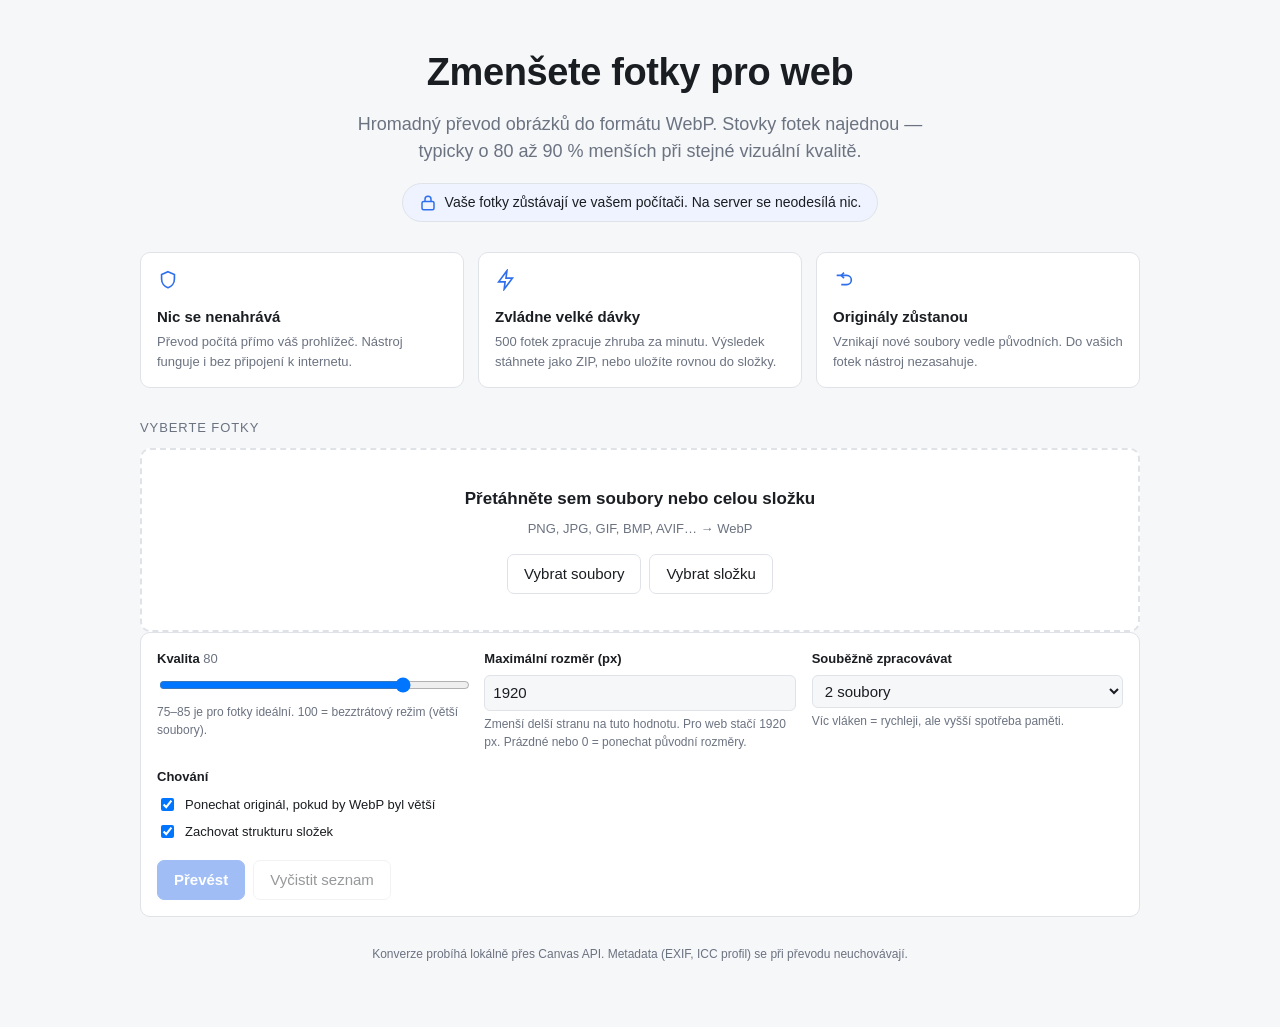
==== docs/index.html @ a654eed6 "Serve the converter from GitHub Pages Deploying the tool into a subfolder of a shared-hosting site t" ====
<!DOCTYPE html>
<html lang="cs">
<head>
<meta charset="utf-8">
<meta name="viewport" content="width=device-width, initial-scale=1">
<title>Zmenšete fotky pro web · PNG → WebP převodník</title>
<meta name="description" content="Hromadný převod fotek z PNG do WebP. Stovky obrázků najednou, přímo v prohlížeči – nic se nikam neodesílá.">
<meta name="color-scheme" content="light dark">
<!--
  Náhled při sdílení odkazu.
  Adresy níže musí odpovídat tomu, kde je stránka nasazená. Pokud ji dáte
  do jiné složky, přepište og:url, og:image a canonical.
-->
<link rel="canonical" href="https://macapatrik.github.io/claude-ai-chat-wp/">
<meta property="og:type" content="website">
<meta property="og:site_name" content="Převodník PNG → WebP">
<meta property="og:locale" content="cs_CZ">
<meta property="og:url" content="https://macapatrik.github.io/claude-ai-chat-wp/">
<meta property="og:title" content="Zmenšete fotky pro web · PNG → WebP">
<meta property="og:description" content="Hromadný převod fotek z PNG do WebP. Stovky obrázků najednou, přímo v prohlížeči – nic se nikam neodesílá.">
<meta property="og:image" content="https://macapatrik.github.io/claude-ai-chat-wp/og-preview.png">
<meta property="og:image:width" content="1200">
<meta property="og:image:height" content="630">
<meta property="og:image:alt" content="Zmenšete fotky pro web – z 5,3 MB na 382 kB, úspora 93 %.">
<meta name="twitter:card" content="summary_large_image">
<!-- Ikona v záložce, jako data URI – žádný další soubor k nahrání. -->
<link rel="icon" href="data:image/svg+xml,%3Csvg xmlns='http://www.w3.org/2000/svg' viewBox='0 0 64 64'%3E%3Crect width='64' height='64' rx='14' fill='%232f6fed'/%3E%3Cpath d='M14 40l11-13 8 9 6-7 11 11z' fill='%23fff'/%3E%3Ccircle cx='23' cy='21' r='5' fill='%23fff'/%3E%3C/svg%3E">
<style>
  :root {
    --bg: #f6f7f9;
    --panel: #ffffff;
    --border: #dfe3e8;
    --text: #1a1d21;
    --muted: #6b7280;
    --accent: #2f6fed;
    --accent-text: #ffffff;
    --ok: #157f43;
    --warn: #a15c00;
    --err: #b3261e;
    --drop: #eef3ff;
    --row-alt: #fafbfc;
  }
  @media (prefers-color-scheme: dark) {
    :root {
      --bg: #16181c;
      --panel: #1e2126;
      --border: #333840;
      --text: #e8eaed;
      --muted: #9aa1ab;
      --accent: #4d86f7;
      --accent-text: #0d1015;
      --ok: #4ec27f;
      --warn: #e0a561;
      --err: #f2837c;
      --drop: #232a38;
      --row-alt: #22262c;
    }
  }
  * { box-sizing: border-box; }
  body {
    margin: 0;
    padding: 24px 16px 64px;
    background: var(--bg);
    color: var(--text);
    font: 15px/1.5 -apple-system, BlinkMacSystemFont, "Segoe UI", Roboto, "Helvetica Neue", Arial, sans-serif;
  }
  .wrap { max-width: 1000px; margin: 0 auto; }
  h1 { font-size: 24px; margin: 0 0 4px; letter-spacing: -0.01em; }
  .sub { color: var(--muted); margin: 0 0 24px; }
  .panel {
    background: var(--panel);
    border: 1px solid var(--border);
    border-radius: 10px;
    padding: 16px;
    margin-bottom: 16px;
  }
  #drop {
    border: 2px dashed var(--border);
    border-radius: 10px;
    padding: 36px 16px;
    text-align: center;
    background: var(--panel);
    transition: background .15s, border-color .15s;
    cursor: pointer;
  }
  #drop.over { background: var(--drop); border-color: var(--accent); }
  #drop strong { display: block; font-size: 17px; margin-bottom: 6px; }
  #drop span { color: var(--muted); font-size: 13px; }
  .btnrow { display: flex; gap: 8px; flex-wrap: wrap; margin-top: 14px; justify-content: center; }
  button {
    font: inherit;
    padding: 8px 16px;
    border-radius: 7px;
    border: 1px solid var(--border);
    background: var(--panel);
    color: var(--text);
    cursor: pointer;
  }
  button:hover:not(:disabled) { border-color: var(--accent); }
  button:disabled { opacity: .45; cursor: default; }
  button.primary { background: var(--accent); color: var(--accent-text); border-color: var(--accent); font-weight: 600; }
  .opts { display: grid; grid-template-columns: repeat(auto-fit, minmax(230px, 1fr)); gap: 16px; }
  .opt label { display: block; font-weight: 600; font-size: 13px; margin-bottom: 6px; }
  .opt .hint { color: var(--muted); font-size: 12px; margin-top: 4px; }
  input[type=range] { width: 100%; }
  input[type=number], select {
    font: inherit; padding: 6px 8px; border-radius: 6px;
    border: 1px solid var(--border); background: var(--bg); color: var(--text); width: 100%;
  }
  .check { display: flex; align-items: flex-start; gap: 8px; font-size: 14px; margin-top: 8px; }
  .check input { margin-top: 3px; }
  #qval { font-weight: 400; color: var(--muted); }
  progress { width: 100%; height: 8px; }
  .stats { display: flex; gap: 24px; flex-wrap: wrap; margin-bottom: 12px; }
  .stat b { display: block; font-size: 20px; }
  .stat span { color: var(--muted); font-size: 12px; }
  table { width: 100%; border-collapse: collapse; font-size: 13px; }
  th, td { text-align: left; padding: 6px 8px; border-bottom: 1px solid var(--border); }
  th { color: var(--muted); font-weight: 600; font-size: 12px; }
  td.num, th.num { text-align: right; font-variant-numeric: tabular-nums; }
  tbody tr:nth-child(even) { background: var(--row-alt); }
  .name { max-width: 340px; overflow: hidden; text-overflow: ellipsis; white-space: nowrap; }
  .s-ok { color: var(--ok); }
  .s-skip { color: var(--warn); }
  .s-err { color: var(--err); }
  .tablewrap { max-height: 420px; overflow: auto; border: 1px solid var(--border); border-radius: 8px; }
  .banner { padding: 10px 14px; border-radius: 8px; margin-bottom: 16px; font-size: 14px; }
  .banner.err { background: #fdecea; color: #7a1c16; border: 1px solid #f5c2bd; }
  @media (prefers-color-scheme: dark) { .banner.err { background: #3a1d1a; color: #f2b8b3; border-color: #6b2f29; } }
  .hidden { display: none !important; }
  footer { color: var(--muted); font-size: 12px; text-align: center; margin-top: 28px; }

  /* --- úvodní část --- */
  .hero { text-align: center; padding: 20px 0 4px; }
  .hero h1 { font-size: clamp(26px, 5vw, 38px); margin: 0 0 10px; }
  .lead {
    font-size: clamp(15px, 2.2vw, 18px);
    color: var(--muted);
    max-width: 620px;
    margin: 0 auto 18px;
  }
  .assure {
    display: inline-flex;
    align-items: center;
    gap: 8px;
    margin: 0;
    padding: 8px 16px;
    border-radius: 999px;
    background: var(--drop);
    border: 1px solid var(--border);
    font-size: 14px;
    text-align: left;
  }
  .assure svg { flex: none; color: var(--accent); }
  .cards {
    display: grid;
    grid-template-columns: repeat(auto-fit, minmax(230px, 1fr));
    gap: 14px;
    margin: 26px 0 30px;
  }
  .card {
    background: var(--panel);
    border: 1px solid var(--border);
    border-radius: 10px;
    padding: 16px;
  }
  .card svg { color: var(--accent); margin-bottom: 8px; }
  .card h3 { margin: 0 0 4px; font-size: 15px; }
  .card p { margin: 0; color: var(--muted); font-size: 13px; }
  .step {
    font-size: 13px;
    text-transform: uppercase;
    letter-spacing: .07em;
    color: var(--muted);
    margin: 0 0 10px;
  }
</style>
</head>
<body>
<div class="wrap">

  <header class="hero">
    <h1>Zmenšete fotky pro web</h1>
    <p class="lead">
      Hromadný převod obrázků do formátu WebP. Stovky fotek najednou &mdash; typicky
      o&nbsp;80&nbsp;až&nbsp;90&nbsp;% menších při stejné vizuální kvalitě.
    </p>
    <p class="assure">
      <svg width="18" height="18" viewBox="0 0 24 24" fill="none" stroke="currentColor" stroke-width="2" aria-hidden="true">
        <rect x="4" y="10" width="16" height="11" rx="2"></rect>
        <path d="M8 10V7a4 4 0 0 1 8 0v3"></path>
      </svg>
      Vaše fotky zůstávají ve vašem počítači. Na server se neodesílá nic.
    </p>
  </header>

  <section class="cards">
    <div class="card">
      <svg width="22" height="22" viewBox="0 0 24 24" fill="none" stroke="currentColor" stroke-width="1.8" aria-hidden="true">
        <path d="M12 3l7 3v5c0 4.5-3 8.3-7 9.5-4-1.2-7-5-7-9.5V6z"></path>
      </svg>
      <h3>Nic se nenahrává</h3>
      <p>Převod počítá přímo váš prohlížeč. Nástroj funguje i bez připojení k internetu.</p>
    </div>
    <div class="card">
      <svg width="22" height="22" viewBox="0 0 24 24" fill="none" stroke="currentColor" stroke-width="1.8" aria-hidden="true">
        <path d="M13 2L4 14h7l-1 8 9-12h-7z"></path>
      </svg>
      <h3>Zvládne velké dávky</h3>
      <p>500 fotek zpracuje zhruba za minutu. Výsledek stáhnete jako ZIP, nebo uložíte rovnou do složky.</p>
    </div>
    <div class="card">
      <svg width="22" height="22" viewBox="0 0 24 24" fill="none" stroke="currentColor" stroke-width="1.8" aria-hidden="true">
        <path d="M4 7h11a5 5 0 0 1 0 10H9"></path>
        <path d="M12 4L9 7l3 3"></path>
      </svg>
      <h3>Originály zůstanou</h3>
      <p>Vznikají nové soubory vedle původních. Do vašich fotek nástroj nezasahuje.</p>
    </div>
  </section>

  <div id="nosupport" class="banner err hidden">
    Tento prohlížeč neumí ukládat WebP z canvasu. Otevřete stránku v Chrome, Edge nebo Firefoxu.
  </div>

  <p class="step">Vyberte fotky</p>

  <div id="drop">
    <strong>Přetáhněte sem soubory nebo celou složku</strong>
    <span>PNG, JPG, GIF, BMP, AVIF… → WebP</span>
    <div class="btnrow">
      <button type="button" id="pickFiles">Vybrat soubory</button>
      <button type="button" id="pickDir">Vybrat složku</button>
    </div>
  </div>
  <input type="file" id="fileInput" multiple accept="image/*" class="hidden">
  <input type="file" id="dirInput" multiple webkitdirectory class="hidden">

  <div class="panel">
    <div class="opts">
      <div class="opt">
        <label for="quality">Kvalita <span id="qval">80</span></label>
        <input type="range" id="quality" min="1" max="100" value="80">
        <div class="hint">75–85 je pro fotky ideální. 100 = bezztrátový režim (větší soubory).</div>
      </div>
      <div class="opt">
        <label for="maxDim">Maximální rozměr (px)</label>
        <input type="number" id="maxDim" min="0" step="10" value="1920" placeholder="0 = neměnit">
        <div class="hint">Zmenší delší stranu na tuto hodnotu. Pro web stačí 1920 px. Prázdné nebo 0 = ponechat původní rozměry.</div>
      </div>
      <div class="opt">
        <label for="concurrency">Souběžně zpracovávat</label>
        <select id="concurrency"></select>
        <div class="hint">Víc vláken = rychleji, ale vyšší spotřeba paměti.</div>
      </div>
      <div class="opt">
        <label>Chování</label>
        <div class="check">
          <input type="checkbox" id="keepSmaller" checked>
          <label for="keepSmaller" style="font-weight:400;margin:0">Ponechat originál, pokud by WebP byl větší</label>
        </div>
        <div class="check">
          <input type="checkbox" id="keepPaths" checked>
          <label for="keepPaths" style="font-weight:400;margin:0">Zachovat strukturu složek</label>
        </div>
      </div>
    </div>

    <div class="btnrow" style="justify-content:flex-start;margin-top:18px">
      <button type="button" id="start" class="primary" disabled>Převést</button>
      <button type="button" id="cancel" class="hidden">Zrušit</button>
      <button type="button" id="clear" disabled>Vyčistit seznam</button>
    </div>
  </div>

  <div class="panel hidden" id="results">
    <div class="stats">
      <div class="stat"><b id="stCount">0</b><span>hotovo / celkem</span></div>
      <div class="stat"><b id="stBefore">0</b><span>původní velikost</span></div>
      <div class="stat"><b id="stAfter">0</b><span>po převodu</span></div>
      <div class="stat"><b id="stSaved">0 %</b><span>úspora</span></div>
      <div class="stat"><b id="stErr">0</b><span>chyb</span></div>
    </div>
    <progress id="bar" value="0" max="1"></progress>
    <div class="btnrow" style="justify-content:flex-start;margin:14px 0">
      <button type="button" id="dlZip" class="primary" disabled>Stáhnout vše jako ZIP</button>
      <button type="button" id="dlDir" class="hidden">Uložit do složky…</button>
    </div>
    <div class="tablewrap">
      <table>
        <thead>
          <tr>
            <th class="name">Soubor</th>
            <th class="num">Původně</th>
            <th class="num">WebP</th>
            <th class="num">Úspora</th>
            <th>Stav</th>
            <th></th>
          </tr>
        </thead>
        <tbody id="rows"></tbody>
      </table>
    </div>
  </div>

  <footer>Konverze probíhá lokálně přes Canvas API. Metadata (EXIF, ICC profil) se při převodu neuchovávají.</footer>
</div>

<script>
(function () {
  'use strict';

  /* ---------- pomocné funkce ---------- */

  var IMAGE_RE = /\.(png|jpe?g|gif|bmp|webp|avif|tiff?)$/i;

  function fmtBytes(n) {
    if (n < 1024) return n + ' B';
    if (n < 1024 * 1024) return (n / 1024).toFixed(1) + ' kB';
    if (n < 1024 * 1024 * 1024) return (n / 1048576).toFixed(1) + ' MB';
    return (n / 1073741824).toFixed(2) + ' GB';
  }

  function isImage(file) {
    return (file.type && file.type.indexOf('image/') === 0) || IMAGE_RE.test(file.name);
  }

  function withWebpExt(path) {
    return path.replace(/\.[^./\\]+$/, '') + '.webp';
  }

  /* ---------- CRC32 + ZIP (store, se Zip64) ---------- */

  var CRC_TABLE = (function () {
    var t = new Uint32Array(256), c, i, k;
    for (i = 0; i < 256; i++) {
      c = i;
      for (k = 0; k < 8; k++) c = (c & 1) ? (0xEDB88320 ^ (c >>> 1)) : (c >>> 1);
      t[i] = c >>> 0;
    }
    return t;
  })();

  function crc32(u8) {
    var c = 0xFFFFFFFF;
    for (var i = 0; i < u8.length; i++) c = CRC_TABLE[(c ^ u8[i]) & 0xFF] ^ (c >>> 8);
    return (c ^ 0xFFFFFFFF) >>> 0;
  }

  function dosDateTime(date) {
    var y = Math.max(1980, date.getFullYear());
    return {
      time: (date.getHours() << 11) | (date.getMinutes() << 5) | (date.getSeconds() >> 1),
      date: ((y - 1980) << 9) | ((date.getMonth() + 1) << 5) | date.getDate()
    };
  }

  var U32_MAX = 0xFFFFFFFF;

  function setU64(dv, off, value) {
    dv.setUint32(off, value >>> 0, true);
    dv.setUint32(off + 4, Math.floor(value / 4294967296), true);
  }

  /**
   * entries: [{ name, blob, crc, size }]
   * Vrací Blob s archivem. Data se skládají z původních Blobů, takže se
   * nikdy nedrží celý archiv v paměti najednou.
   */
  function buildZip(entries) {
    var parts = [];
    var central = [];
    var offset = 0;
    var dt = dosDateTime(new Date());
    var enc = new TextEncoder();
    var i, e;

    for (i = 0; i < entries.length; i++) {
      e = entries[i];
      if (e.size >= U32_MAX) {
        throw new Error('Soubor „' + e.name + '" je příliš velký pro ZIP (4 GB).');
      }
      var nameBytes = enc.encode(e.name);
      var lh = new Uint8Array(30 + nameBytes.length);
      var dv = new DataView(lh.buffer);
      dv.setUint32(0, 0x04034b50, true);
      dv.setUint16(4, 20, true);          // version needed
      dv.setUint16(6, 0x0800, true);      // UTF-8 názvy
      dv.setUint16(8, 0, true);           // metoda: store
      dv.setUint16(10, dt.time, true);
      dv.setUint16(12, dt.date, true);
      dv.setUint32(14, e.crc, true);
      dv.setUint32(18, e.size, true);
      dv.setUint32(22, e.size, true);
      dv.setUint16(26, nameBytes.length, true);
      dv.setUint16(28, 0, true);
      lh.set(nameBytes, 30);

      parts.push(lh, e.blob);
      central.push({ entry: e, nameBytes: nameBytes, offset: offset });
      offset += lh.length + e.size;
    }

    var cdStart = offset;
    var cdSize = 0;

    for (i = 0; i < central.length; i++) {
      var c = central[i];
      var big = c.offset >= U32_MAX;
      var extraLen = big ? 12 : 0;
      var ch = new Uint8Array(46 + c.nameBytes.length + extraLen);
      var cv = new DataView(ch.buffer);
      cv.setUint32(0, 0x02014b50, true);
      cv.setUint16(4, big ? 45 : 20, true);   // version made by
      cv.setUint16(6, big ? 45 : 20, true);   // version needed
      cv.setUint16(8, 0x0800, true);
      cv.setUint16(10, 0, true);
      cv.setUint16(12, dt.time, true);
      cv.setUint16(14, dt.date, true);
      cv.setUint32(16, c.entry.crc, true);
      cv.setUint32(20, c.entry.size, true);
      cv.setUint32(24, c.entry.size, true);
      cv.setUint16(28, c.nameBytes.length, true);
      cv.setUint16(30, extraLen, true);
      cv.setUint16(32, 0, true);              // comment len
      cv.setUint16(34, 0, true);              // disk
      cv.setUint16(36, 0, true);              // internal attrs
      cv.setUint32(38, 0, true);              // external attrs
      cv.setUint32(42, big ? U32_MAX : c.offset, true);
      ch.set(c.nameBytes, 46);
      if (big) {
        cv.setUint16(46 + c.nameBytes.length, 0x0001, true);
        cv.setUint16(48 + c.nameBytes.length, 8, true);
        setU64(cv, 50 + c.nameBytes.length, c.offset);
      }
      parts.push(ch);
      cdSize += ch.length;
    }

    var needZip64 = central.length > 0xFFFF || cdStart >= U32_MAX || cdSize >= U32_MAX;

    if (needZip64) {
      var z64 = new Uint8Array(56 + 20);
      var zv = new DataView(z64.buffer);
      zv.setUint32(0, 0x06064b50, true);
      setU64(zv, 4, 44);                      // velikost záznamu - 12
      zv.setUint16(12, 45, true);
      zv.setUint16(14, 45, true);
      zv.setUint32(16, 0, true);
      zv.setUint32(20, 0, true);
      setU64(zv, 24, central.length);
      setU64(zv, 32, central.length);
      setU64(zv, 40, cdSize);
      setU64(zv, 48, cdStart);
      // Zip64 locator
      zv.setUint32(56, 0x07064b50, true);
      zv.setUint32(60, 0, true);
      setU64(zv, 64, cdStart + cdSize);
      zv.setUint32(72, 1, true);
      parts.push(z64);
    }

    var eocd = new Uint8Array(22);
    var ev = new DataView(eocd.buffer);
    ev.setUint32(0, 0x06054b50, true);
    ev.setUint16(4, 0, true);
    ev.setUint16(6, 0, true);
    ev.setUint16(8, needZip64 ? 0xFFFF : central.length, true);
    ev.setUint16(10, needZip64 ? 0xFFFF : central.length, true);
    ev.setUint32(12, needZip64 ? U32_MAX : cdSize, true);
    ev.setUint32(16, needZip64 ? U32_MAX : cdStart, true);
    ev.setUint16(20, 0, true);
    parts.push(eocd);

    return new Blob(parts, { type: 'application/zip' });
  }

  /* ---------- kódování do WebP ---------- */

  var useOffscreen = null; // zjistí se při první konverzi

  function canvasToWebp(canvas, quality) {
    if (canvas.convertToBlob) return canvas.convertToBlob({ type: 'image/webp', quality: quality });
    return new Promise(function (resolve, reject) {
      canvas.toBlob(function (b) {
        b ? resolve(b) : reject(new Error('Kódování se nezdařilo'));
      }, 'image/webp', quality);
    });
  }

  function makeCanvas(w, h) {
    if (useOffscreen) return new OffscreenCanvas(w, h);
    var c = document.createElement('canvas');
    c.width = w; c.height = h;
    return c;
  }

  async function detectSupport() {
    if (typeof OffscreenCanvas !== 'undefined' && OffscreenCanvas.prototype.convertToBlob) {
      try {
        var oc = new OffscreenCanvas(1, 1);
        oc.getContext('2d').fillRect(0, 0, 1, 1);
        var b = await oc.convertToBlob({ type: 'image/webp', quality: 0.8 });
        if (b && b.type === 'image/webp') { useOffscreen = true; return true; }
      } catch (err) { /* zkusíme klasický canvas */ }
    }
    useOffscreen = false;
    var c = document.createElement('canvas');
    c.width = c.height = 1;
    c.getContext('2d').fillRect(0, 0, 1, 1);
    var b2 = await new Promise(function (r) { c.toBlob(r, 'image/webp', 0.8); });
    return !!b2 && b2.type === 'image/webp';
  }

  async function convertOne(file, opts) {
    var bitmap = await createImageBitmap(file, { imageOrientation: 'from-image' });
    try {
      var w = bitmap.width, h = bitmap.height;
      if (opts.maxDim > 0 && Math.max(w, h) > opts.maxDim) {
        var scale = opts.maxDim / Math.max(w, h);
        w = Math.max(1, Math.round(w * scale));
        h = Math.max(1, Math.round(h * scale));
      }
      var canvas = makeCanvas(w, h);
      var ctx = canvas.getContext('2d', { alpha: true });
      ctx.imageSmoothingEnabled = true;
      ctx.imageSmoothingQuality = 'high';
      ctx.drawImage(bitmap, 0, 0, w, h);
      var blob = await canvasToWebp(canvas, opts.quality);
      if (!blob || blob.type !== 'image/webp') throw new Error('Prohlížeč nevytvořil WebP');
      return { blob: blob, width: w, height: h };
    } finally {
      if (bitmap.close) bitmap.close();
    }
  }

  /* ---------- stav aplikace ---------- */

  var items = [];        // { file, path, row, els, status, outBlob, outName, outSize, crc }
  var running = false;
  var cancelled = false;

  var $ = function (id) { return document.getElementById(id); };
  var dropEl = $('drop'), rowsEl = $('rows'), resultsEl = $('results');
  var startBtn = $('start'), cancelBtn = $('cancel'), clearBtn = $('clear');
  var zipBtn = $('dlZip'), dirBtn = $('dlDir');
  var qEl = $('quality'), qVal = $('qval'), maxDimEl = $('maxDim'), concEl = $('concurrency');
  var keepSmallerEl = $('keepSmaller'), keepPathsEl = $('keepPaths');
  var barEl = $('bar');

  (function initConcurrency() {
    var def = Math.min(6, Math.max(2, navigator.hardwareConcurrency || 4));
    for (var i = 1; i <= 8; i++) {
      var o = document.createElement('option');
      o.value = String(i);
      o.textContent = i + (i === 1 ? ' soubor' : (i < 5 ? ' soubory' : ' souborů'));
      if (i === def) o.selected = true;
      concEl.appendChild(o);
    }
  })();

  qEl.addEventListener('input', function () { qVal.textContent = qEl.value; });

  /* ---------- přidávání souborů ---------- */

  function addFiles(list) {
    var added = 0;
    for (var i = 0; i < list.length; i++) {
      var entry = list[i];
      var file = entry.file || entry;
      var path = entry.path || file.webkitRelativePath || file.name;
      if (!isImage(file)) continue;
      items.push(makeItem(file, path));
      added++;
    }
    if (added) {
      resultsEl.classList.remove('hidden');
      updateStats();
      startBtn.disabled = running;
      clearBtn.disabled = running;
    }
    return added;
  }

  function makeItem(file, path) {
    var tr = document.createElement('tr');
    var tdName = document.createElement('td');
    tdName.className = 'name';
    tdName.textContent = path;
    tdName.title = path;
    var tdBefore = document.createElement('td');
    tdBefore.className = 'num';
    tdBefore.textContent = fmtBytes(file.size);
    var tdAfter = document.createElement('td'); tdAfter.className = 'num'; tdAfter.textContent = '–';
    var tdSave = document.createElement('td'); tdSave.className = 'num'; tdSave.textContent = '–';
    var tdStatus = document.createElement('td'); tdStatus.textContent = 'čeká';
    var tdDl = document.createElement('td');
    tr.appendChild(tdName); tr.appendChild(tdBefore); tr.appendChild(tdAfter);
    tr.appendChild(tdSave); tr.appendChild(tdStatus); tr.appendChild(tdDl);
    rowsEl.appendChild(tr);
    return {
      file: file, path: path, status: 'pending',
      els: { after: tdAfter, save: tdSave, status: tdStatus, dl: tdDl }
    };
  }

  async function entriesFromDataTransfer(dt) {
    var roots = [];
    if (dt.items) {
      for (var i = 0; i < dt.items.length; i++) {
        var it = dt.items[i];
        if (it.kind !== 'file') continue;
        var entry = it.webkitGetAsEntry ? it.webkitGetAsEntry() : null;
        if (entry) roots.push(entry);
      }
    }
    if (!roots.length) {
      return Array.prototype.map.call(dt.files || [], function (f) { return { file: f, path: f.name }; });
    }
    var out = [];
    async function walk(entry, prefix) {
      if (entry.isFile) {
        var f = await new Promise(function (res, rej) { entry.file(res, rej); });
        out.push({ file: f, path: prefix + entry.name });
      } else if (entry.isDirectory) {
        var reader = entry.createReader();
        var batch;
        do {
          batch = await new Promise(function (res, rej) { reader.readEntries(res, rej); });
          for (var j = 0; j < batch.length; j++) await walk(batch[j], prefix + entry.name + '/');
        } while (batch.length);
      }
    }
    for (var k = 0; k < roots.length; k++) await walk(roots[k], '');
    return out;
  }

  ['dragenter', 'dragover'].forEach(function (ev) {
    dropEl.addEventListener(ev, function (e) {
      e.preventDefault();
      dropEl.classList.add('over');
    });
  });
  ['dragleave', 'drop'].forEach(function (ev) {
    dropEl.addEventListener(ev, function (e) {
      e.preventDefault();
      dropEl.classList.remove('over');
    });
  });
  dropEl.addEventListener('drop', async function (e) {
    var list = await entriesFromDataTransfer(e.dataTransfer);
    if (!addFiles(list)) alert('Mezi přetaženými soubory nejsou žádné obrázky.');
  });
  document.addEventListener('dragover', function (e) { e.preventDefault(); });
  document.addEventListener('drop', function (e) { e.preventDefault(); });

  $('pickFiles').addEventListener('click', function () { $('fileInput').click(); });
  $('pickDir').addEventListener('click', function () { $('dirInput').click(); });
  dropEl.addEventListener('click', function (e) {
    if (e.target.tagName !== 'BUTTON') $('fileInput').click();
  });
  $('fileInput').addEventListener('change', function (e) { addFiles(e.target.files); e.target.value = ''; });
  $('dirInput').addEventListener('change', function (e) { addFiles(e.target.files); e.target.value = ''; });

  clearBtn.addEventListener('click', function () {
    items = [];
    rowsEl.textContent = '';
    resultsEl.classList.add('hidden');
    zipBtn.disabled = true;
    dirBtn.disabled = true;
    startBtn.disabled = true;
    clearBtn.disabled = true;
    updateStats();
  });

  /* ---------- převod ---------- */

  startBtn.addEventListener('click', function () { run(); });
  cancelBtn.addEventListener('click', function () { cancelled = true; cancelBtn.disabled = true; });

  async function run() {
    if (running || !items.length) return;
    running = true;
    cancelled = false;
    startBtn.disabled = true;
    clearBtn.disabled = true;
    zipBtn.disabled = true;
    dirBtn.disabled = true;
    cancelBtn.classList.remove('hidden');
    cancelBtn.disabled = false;

    var opts = {
      quality: Math.min(100, Math.max(1, parseInt(qEl.value, 10) || 80)) / 100,
      maxDim: Math.max(0, parseInt(maxDimEl.value, 10) || 0),
      keepSmaller: keepSmallerEl.checked,
      keepPaths: keepPathsEl.checked
    };

    // resetuj předchozí výsledky, aby šlo přepočítat s jinou kvalitou
    items.forEach(function (it) {
      it.status = 'pending';
      it.outBlob = null; it.outName = null; it.outSize = 0; it.crc = 0; it.error = null;
      it.els.after.textContent = '–';
      it.els.save.textContent = '–';
      it.els.status.textContent = 'čeká';
      it.els.status.className = '';
      it.els.dl.textContent = '';
    });
    updateStats();

    var next = 0;
    var workers = Math.min(parseInt(concEl.value, 10) || 4, items.length);
    var lanes = [];
    for (var i = 0; i < workers; i++) lanes.push(lane());

    async function lane() {
      while (!cancelled) {
        var idx = next++;
        if (idx >= items.length) return;
        await processItem(items[idx], opts);
        updateStats();
      }
    }

    await Promise.all(lanes);

    running = false;
    cancelBtn.classList.add('hidden');
    startBtn.disabled = false;
    clearBtn.disabled = false;
    var done = items.filter(function (it) { return it.outBlob; }).length;
    zipBtn.disabled = done === 0;
    dirBtn.disabled = done === 0;
    updateStats();
  }

  async function processItem(it, opts) {
    it.els.status.textContent = 'převádím…';
    var outName = opts.keepPaths ? withWebpExt(it.path) : withWebpExt(it.path.split('/').pop());
    try {
      var res = await convertOne(it.file, opts);
      var useOriginal = opts.keepSmaller && res.blob.size >= it.file.size;
      var blob = useOriginal ? it.file : res.blob;
      var name = useOriginal
        ? (opts.keepPaths ? it.path : it.path.split('/').pop())
        : outName;

      var buf = await blob.arrayBuffer();
      it.crc = crc32(new Uint8Array(buf));
      it.outBlob = blob;
      it.outName = name;
      it.outSize = blob.size;
      it.status = useOriginal ? 'skipped' : 'ok';

      it.els.after.textContent = fmtBytes(res.blob.size);
      var saved = 1 - res.blob.size / Math.max(1, it.file.size);
      it.els.save.textContent = (saved * 100).toFixed(0) + ' %';
      if (useOriginal) {
        it.els.status.textContent = 'ponechán originál';
        it.els.status.className = 's-skip';
      } else {
        it.els.status.textContent = 'hotovo';
        it.els.status.className = 's-ok';
        it.els.dl.appendChild(makeDownloadLink(blob, name));
      }
    } catch (err) {
      it.status = 'error';
      it.error = err;
      it.els.status.textContent = 'chyba: ' + (err && err.message ? err.message : err);
      it.els.status.className = 's-err';
    }
  }

  function makeDownloadLink(blob, name) {
    var a = document.createElement('a');
    a.textContent = 'stáhnout';
    a.href = URL.createObjectURL(blob);
    a.download = name.split('/').pop();
    a.style.color = 'var(--accent)';
    return a;
  }

  function updateStats() {
    var done = 0, before = 0, after = 0, errs = 0;
    for (var i = 0; i < items.length; i++) {
      var it = items[i];
      if (it.status === 'error') errs++;
      if (it.outBlob) {
        done++;
        before += it.file.size;
        after += it.outSize;
      }
    }
    $('stCount').textContent = done + ' / ' + items.length;
    $('stBefore').textContent = fmtBytes(before);
    $('stAfter').textContent = fmtBytes(after);
    $('stSaved').textContent = before ? ((1 - after / before) * 100).toFixed(0) + ' %' : '0 %';
    $('stErr').textContent = String(errs);
    barEl.max = Math.max(1, items.length);
    barEl.value = done + errs;
  }

  /* ---------- export ---------- */

  function uniqueNames(list) {
    var seen = Object.create(null);
    return list.map(function (it) {
      var name = it.outName;
      if (seen[name.toLowerCase()]) {
        var n = seen[name.toLowerCase()]++;
        name = name.replace(/(\.[^./\\]+)$/, '-' + n + '$1');
      } else {
        seen[name.toLowerCase()] = 1;
      }
      return { name: name, blob: it.outBlob, crc: it.crc, size: it.outSize };
    });
  }

  zipBtn.addEventListener('click', function () {
    var done = items.filter(function (it) { return it.outBlob; });
    if (!done.length) return;
    zipBtn.disabled = true;
    zipBtn.textContent = 'Balím ZIP…';
    setTimeout(function () {
      try {
        var zip = buildZip(uniqueNames(done));
        var a = document.createElement('a');
        a.href = URL.createObjectURL(zip);
        a.download = 'webp-' + new Date().toISOString().slice(0, 10) + '.zip';
        document.body.appendChild(a);
        a.click();
        a.remove();
        setTimeout(function () { URL.revokeObjectURL(a.href); }, 60000);
      } catch (err) {
        alert('ZIP se nepodařilo vytvořit: ' + err.message);
      }
      zipBtn.textContent = 'Stáhnout vše jako ZIP';
      zipBtn.disabled = false;
    }, 30);
  });

  if (window.showDirectoryPicker) {
    dirBtn.classList.remove('hidden');
    dirBtn.addEventListener('click', async function () {
      var done = items.filter(function (it) { return it.outBlob; });
      if (!done.length) return;
      var root;
      try {
        root = await window.showDirectoryPicker({ mode: 'readwrite' });
      } catch (err) { return; } // uživatel zrušil
      dirBtn.disabled = true;
      var label = dirBtn.textContent;
      var cache = Object.create(null);
      cache[''] = root;

      async function dirFor(path) {
        if (cache[path]) return cache[path];
        var parts = path.split('/');
        var name = parts.pop();
        var parent = await dirFor(parts.join('/'));
        var handle = await parent.getDirectoryHandle(name, { create: true });
        cache[path] = handle;
        return handle;
      }

      try {
        var list = uniqueNames(done);
        for (var i = 0; i < list.length; i++) {
          dirBtn.textContent = 'Ukládám ' + (i + 1) + ' / ' + list.length + '…';
          var segs = list[i].name.split('/');
          var fname = segs.pop();
          var dir = await dirFor(segs.join('/'));
          var fh = await dir.getFileHandle(fname, { create: true });
          var ws = await fh.createWritable();
          await ws.write(list[i].blob);
          await ws.close();
        }
        dirBtn.textContent = 'Uloženo ✓';
        setTimeout(function () { dirBtn.textContent = label; }, 2500);
      } catch (err) {
        alert('Ukládání selhalo: ' + err.message);
        dirBtn.textContent = label;
      }
      dirBtn.disabled = false;
    });
  }

  /* ---------- start ---------- */

  detectSupport().then(function (ok) {
    if (!ok) {
      $('nosupport').classList.remove('hidden');
      startBtn.disabled = true;
    }
  });
})();
</script>
</body>
</html>
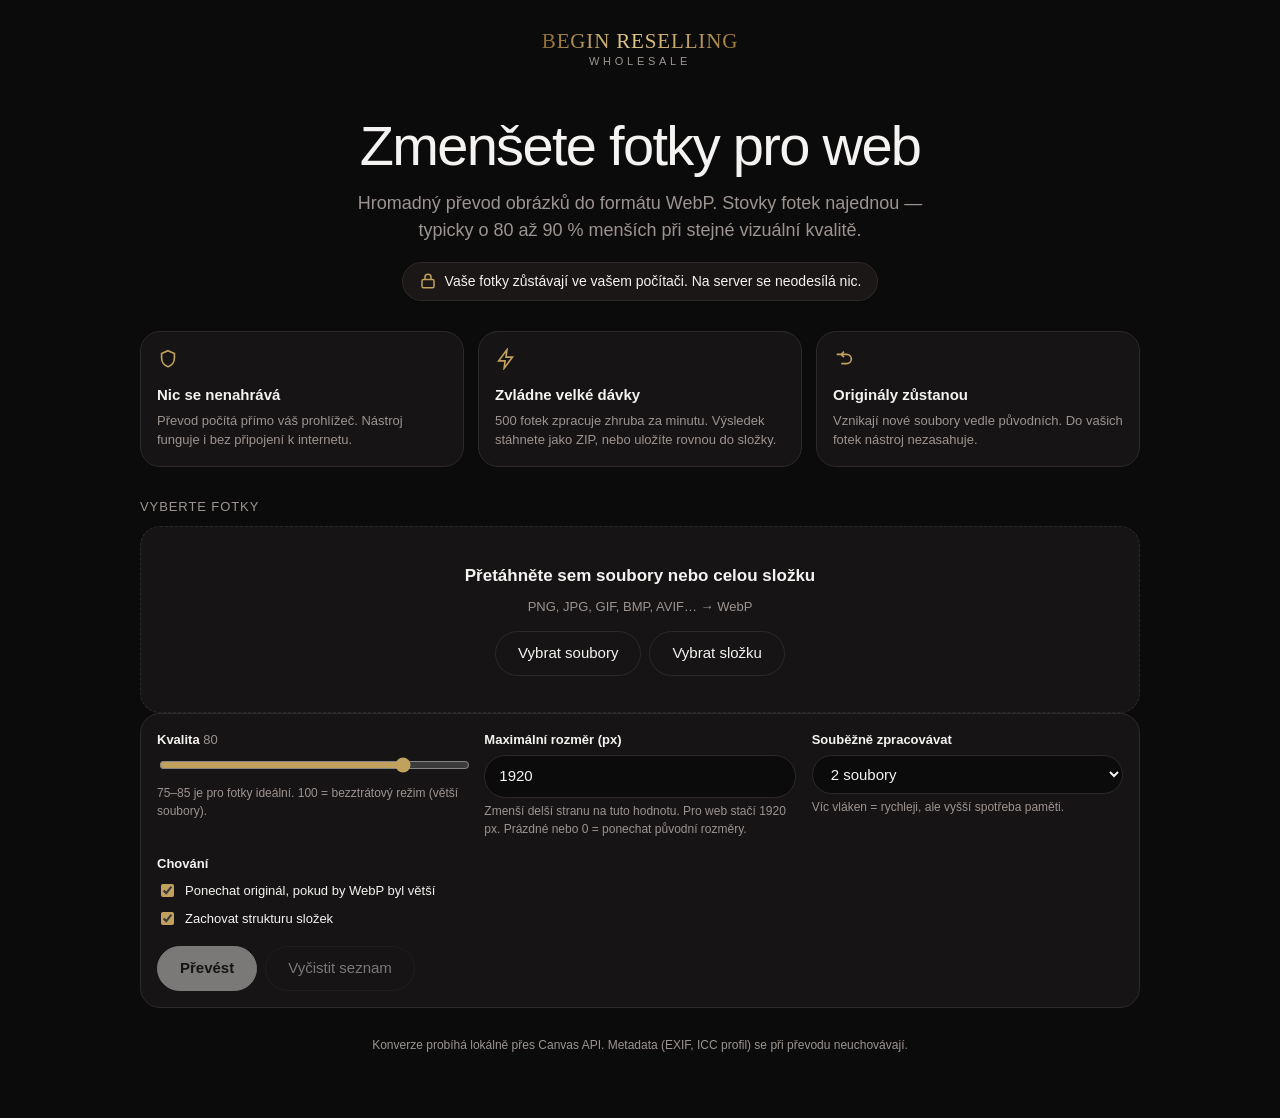
==== commit 3b902052: "Restyle the converter for the client's brand The tool is handed to a client whose own site is dark w" ====
--- a/docs/index.html
+++ b/docs/index.html
@@ -5,58 +5,46 @@
 <meta name="viewport" content="width=device-width, initial-scale=1">
 <title>Zmenšete fotky pro web · PNG → WebP převodník</title>
 <meta name="description" content="Hromadný převod fotek z PNG do WebP. Stovky obrázků najednou, přímo v prohlížeči – nic se nikam neodesílá.">
-<meta name="color-scheme" content="light dark">
+<meta name="color-scheme" content="dark">
 <!--
   Náhled při sdílení odkazu.
   Adresy níže musí odpovídat tomu, kde je stránka nasazená. Pokud ji dáte
   do jiné složky, přepište og:url, og:image a canonical.
 -->
-<link rel="canonical" href="https://macapatrik.github.io/claude-ai-chat-wp/">
+<link rel="canonical" href="https://nastroje.patrikmaca.cz/">
 <meta property="og:type" content="website">
-<meta property="og:site_name" content="Převodník PNG → WebP">
+<meta property="og:site_name" content="nastroje.patrikmaca.cz">
 <meta property="og:locale" content="cs_CZ">
-<meta property="og:url" content="https://macapatrik.github.io/claude-ai-chat-wp/">
+<meta property="og:url" content="https://nastroje.patrikmaca.cz/">
 <meta property="og:title" content="Zmenšete fotky pro web · PNG → WebP">
 <meta property="og:description" content="Hromadný převod fotek z PNG do WebP. Stovky obrázků najednou, přímo v prohlížeči – nic se nikam neodesílá.">
-<meta property="og:image" content="https://macapatrik.github.io/claude-ai-chat-wp/og-preview.png">
+<meta property="og:image" content="https://nastroje.patrikmaca.cz/og-preview.png">
 <meta property="og:image:width" content="1200">
 <meta property="og:image:height" content="630">
 <meta property="og:image:alt" content="Zmenšete fotky pro web – z 5,3 MB na 382 kB, úspora 93 %.">
 <meta name="twitter:card" content="summary_large_image">
 <!-- Ikona v záložce, jako data URI – žádný další soubor k nahrání. -->
-<link rel="icon" href="data:image/svg+xml,%3Csvg xmlns='http://www.w3.org/2000/svg' viewBox='0 0 64 64'%3E%3Crect width='64' height='64' rx='14' fill='%232f6fed'/%3E%3Cpath d='M14 40l11-13 8 9 6-7 11 11z' fill='%23fff'/%3E%3Ccircle cx='23' cy='21' r='5' fill='%23fff'/%3E%3C/svg%3E">
+<link rel="icon" href="data:image/svg+xml,%3Csvg xmlns='http://www.w3.org/2000/svg' viewBox='0 0 64 64'%3E%3Crect width='64' height='64' rx='14' fill='%23c2a15e'/%3E%3Cpath d='M14 40l11-13 8 9 6-7 11 11z' fill='%2317130f'/%3E%3Ccircle cx='23' cy='21' r='5' fill='%2317130f'/%3E%3C/svg%3E">
 <style>
+  /* Paleta podle webu klienta: temne pozadi, zlaty akcent.
+     Znacka je tmava, takze zadny svetly rezim - motiv je pevny. */
   :root {
-    --bg: #f6f7f9;
-    --panel: #ffffff;
-    --border: #dfe3e8;
-    --text: #1a1d21;
-    --muted: #6b7280;
-    --accent: #2f6fed;
-    --accent-text: #ffffff;
-    --ok: #157f43;
-    --warn: #a15c00;
-    --err: #b3261e;
-    --drop: #eef3ff;
-    --row-alt: #fafbfc;
-  }
-  @media (prefers-color-scheme: dark) {
-    :root {
-      --bg: #16181c;
-      --panel: #1e2126;
-      --border: #333840;
-      --text: #e8eaed;
-      --muted: #9aa1ab;
-      --accent: #4d86f7;
-      --accent-text: #0d1015;
-      --ok: #4ec27f;
-      --warn: #e0a561;
-      --err: #f2837c;
-      --drop: #232a38;
-      --row-alt: #22262c;
-    }
+    --bg: #0c0b0b;
+    --panel: #161414;
+    --border: #2d2928;
+    --text: #f5f3f1;
+    --muted: #9c9491;
+    --accent: #c2a15e;
+    --accent-text: #17130f;
+    --ok: #6bbf8a;
+    --warn: #dfa05a;
+    --err: #e8867e;
+    --drop: #1a1716;
+    --row-alt: #121010;
+    --radius: 20px;
   }
   * { box-sizing: border-box; }
+  input, progress { accent-color: var(--accent); }
   body {
     margin: 0;
     padding: 24px 16px 64px;
@@ -70,13 +58,13 @@
   .panel {
     background: var(--panel);
     border: 1px solid var(--border);
-    border-radius: 10px;
+    border-radius: var(--radius);
     padding: 16px;
     margin-bottom: 16px;
   }
   #drop {
-    border: 2px dashed var(--border);
-    border-radius: 10px;
+    border: 1px dashed var(--border);
+    border-radius: var(--radius);
     padding: 36px 16px;
     text-align: center;
     background: var(--panel);
@@ -89,8 +77,8 @@
   .btnrow { display: flex; gap: 8px; flex-wrap: wrap; margin-top: 14px; justify-content: center; }
   button {
     font: inherit;
-    padding: 8px 16px;
-    border-radius: 7px;
+    padding: 10px 22px;
+    border-radius: 999px;
     border: 1px solid var(--border);
     background: var(--panel);
     color: var(--text);
@@ -98,19 +86,26 @@
   }
   button:hover:not(:disabled) { border-color: var(--accent); }
   button:disabled { opacity: .45; cursor: default; }
-  button.primary { background: var(--accent); color: var(--accent-text); border-color: var(--accent); font-weight: 600; }
+  button.primary { background: var(--text); color: #17130f; border-color: var(--text); font-weight: 600; }
+  button.primary:hover:not(:disabled) { background: #fff; border-color: #fff; }
   .opts { display: grid; grid-template-columns: repeat(auto-fit, minmax(230px, 1fr)); gap: 16px; }
   .opt label { display: block; font-weight: 600; font-size: 13px; margin-bottom: 6px; }
   .opt .hint { color: var(--muted); font-size: 12px; margin-top: 4px; }
   input[type=range] { width: 100%; }
   input[type=number], select {
-    font: inherit; padding: 6px 8px; border-radius: 6px;
+    font: inherit; padding: 9px 14px; border-radius: 999px;
     border: 1px solid var(--border); background: var(--bg); color: var(--text); width: 100%;
   }
   .check { display: flex; align-items: flex-start; gap: 8px; font-size: 14px; margin-top: 8px; }
   .check input { margin-top: 3px; }
   #qval { font-weight: 400; color: var(--muted); }
-  progress { width: 100%; height: 8px; }
+  progress {
+    width: 100%; height: 6px; border: 0; border-radius: 999px;
+    background: var(--border); overflow: hidden;
+  }
+  progress::-webkit-progress-bar { background: var(--border); }
+  progress::-webkit-progress-value { background: var(--accent); border-radius: 999px; }
+  progress::-moz-progress-bar { background: var(--accent); }
   .stats { display: flex; gap: 24px; flex-wrap: wrap; margin-bottom: 12px; }
   .stat b { display: block; font-size: 20px; }
   .stat span { color: var(--muted); font-size: 12px; }
@@ -123,16 +118,15 @@
   .s-ok { color: var(--ok); }
   .s-skip { color: var(--warn); }
   .s-err { color: var(--err); }
-  .tablewrap { max-height: 420px; overflow: auto; border: 1px solid var(--border); border-radius: 8px; }
+  .tablewrap { max-height: 420px; overflow: auto; border: 1px solid var(--border); border-radius: 14px; }
   .banner { padding: 10px 14px; border-radius: 8px; margin-bottom: 16px; font-size: 14px; }
-  .banner.err { background: #fdecea; color: #7a1c16; border: 1px solid #f5c2bd; }
-  @media (prefers-color-scheme: dark) { .banner.err { background: #3a1d1a; color: #f2b8b3; border-color: #6b2f29; } }
+  .banner.err { background: #3a1d1a; color: #f2b8b3; border: 1px solid #6b2f29; }
   .hidden { display: none !important; }
   footer { color: var(--muted); font-size: 12px; text-align: center; margin-top: 28px; }
 
   /* --- úvodní část --- */
   .hero { text-align: center; padding: 20px 0 4px; }
-  .hero h1 { font-size: clamp(26px, 5vw, 38px); margin: 0 0 10px; }
+  .hero h1 { font-size: clamp(32px, 6vw, 56px); font-weight: 500; letter-spacing: -0.03em; margin: 0 0 14px; line-height: 1.05; }
   .lead {
     font-size: clamp(15px, 2.2vw, 18px);
     color: var(--muted);
@@ -161,12 +155,36 @@
   .card {
     background: var(--panel);
     border: 1px solid var(--border);
-    border-radius: 10px;
+    border-radius: var(--radius);
     padding: 16px;
   }
   .card svg { color: var(--accent); margin-bottom: 8px; }
   .card h3 { margin: 0 0 4px; font-size: 15px; }
   .card p { margin: 0; color: var(--muted); font-size: 13px; }
+  /* --- hlavicka se znackou --- */
+  .brand {
+    display: flex;
+    align-items: center;
+    justify-content: center;
+    padding: 6px 0 30px;
+  }
+  .brand .mark { line-height: 1.1; text-align: center; }
+  .brand .name {
+    font-family: "Didot", "Bodoni 72", "Playfair Display", Georgia, "Times New Roman", serif;
+    font-size: 21px;
+    letter-spacing: .04em;
+    background: linear-gradient(95deg, #8a6a30, #e2c98a 45%, #9d7a3c);
+    -webkit-background-clip: text;
+    background-clip: text;
+    color: transparent;
+  }
+  .brand .sub2 {
+    font-size: 11px;
+    letter-spacing: .34em;
+    color: var(--muted);
+    margin-top: 2px;
+  }
+
   .step {
     font-size: 13px;
     text-transform: uppercase;
@@ -178,6 +196,13 @@
 </head>
 <body>
 <div class="wrap">
+
+  <header class="brand">
+    <div class="mark">
+      <div class="name">BEGIN RESELLING</div>
+      <div class="sub2">WHOLESALE</div>
+    </div>
+  </header>
 
   <header class="hero">
     <h1>Zmenšete fotky pro web</h1>
